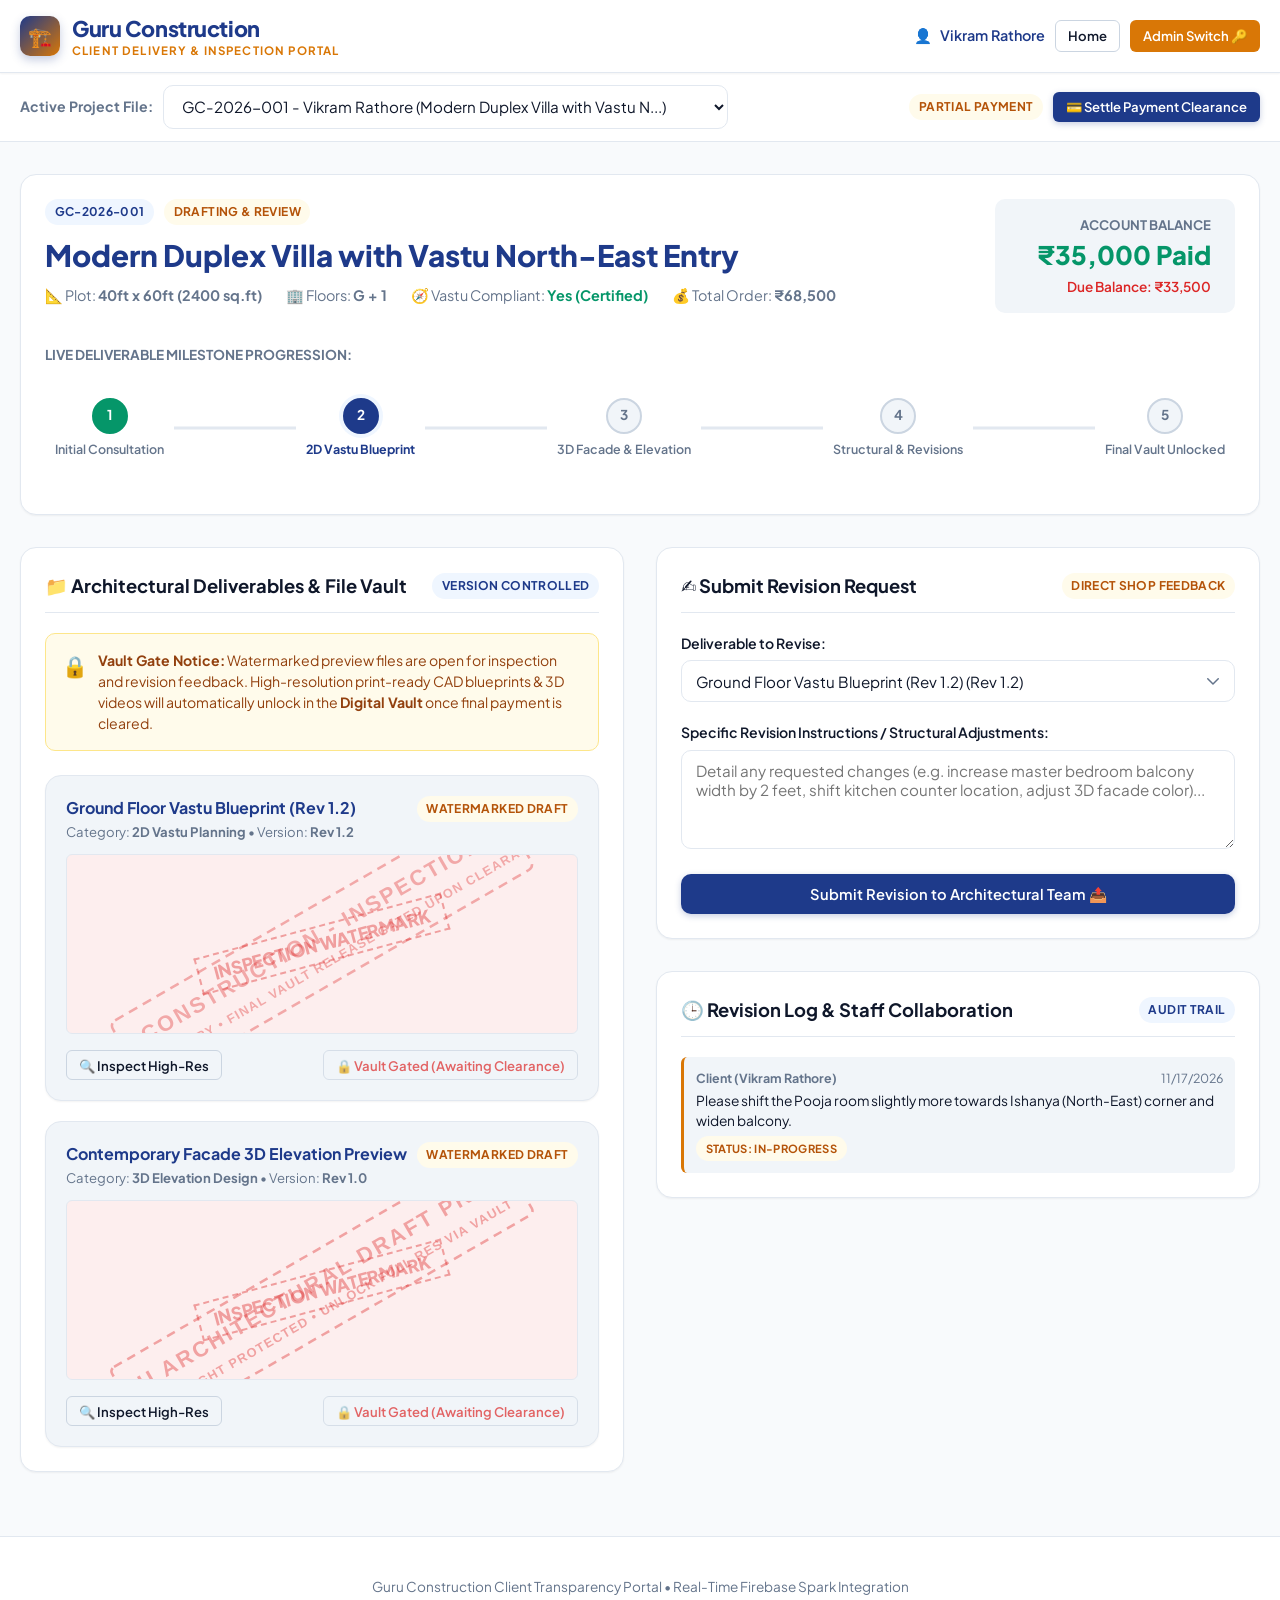
==== client-portal.html @ a7e10a81 "1" ====
<!DOCTYPE html>
<html lang="en">
<head>
  <meta charset="UTF-8">
  <meta name="viewport" content="width=device-width, initial-scale=1.0">
  <title>Client Delivery Portal &amp; File Vault | Guru Construction</title>
  <link rel="preconnect" href="https://fonts.googleapis.com">
  <link rel="preconnect" href="https://fonts.gstatic.com" crossorigin>
  <link href="https://fonts.googleapis.com/css2?family=Plus+Jakarta+Sans:wght@400;500;600;700;800&display=swap" rel="stylesheet">
  <link rel="stylesheet" href="css/style.css">
</head>
<body>

  <!-- Top Navigation -->
  <header class="navbar">
    <div class="container nav-container">
      <a href="index.html" class="brand-logo">
        <div class="brand-badge">🏗️</div>
        <div>
          <span>Guru Construction</span>
          <span class="brand-tag">Client Delivery &amp; Inspection Portal</span>
        </div>
      </a>

      <div class="nav-actions">
        <div id="user-badge-display" style="font-size: 0.9rem; font-weight: 600; color: var(--primary); display: flex; align-items: center; gap: 8px;">
          👤 <span id="client-name-display">Vikram Rathore</span>
        </div>
        <a href="index.html" class="btn btn-outline btn-sm">Home</a>
        <a href="admin.html" class="btn btn-secondary btn-sm">Admin Switch 🔑</a>
      </div>
    </div>
  </header>

  <!-- Project Selector Banner for Multi-Project Clients -->
  <div style="background: var(--bg-card); border-bottom: 1px solid var(--border); padding: 0.75rem 0;">
    <div class="container" style="display: flex; justify-content: space-between; align-items: center; flex-wrap: wrap; gap: 10px;">
      <div style="display: flex; align-items: center; gap: 10px;">
        <label style="font-weight: 700; font-size: 0.88rem; color: var(--text-muted);">Active Project File:</label>
        <select id="project-selector" class="form-control" style="width: auto; min-width: 280px;" onchange="loadSelectedProject(this.value)">
          <!-- Populated by JS -->
        </select>
      </div>

      <div style="display: flex; gap: 10px; align-items: center;">
        <span id="portal-payment-badge" class="badge badge-warning">Partial Payment</span>
        <button class="btn btn-primary btn-sm" onclick="triggerClientPayment()">💳 Settle Payment Clearance</button>
      </div>
    </div>
  </div>

  <main class="container" style="padding: 2rem 1.25rem 4rem;">
    <!-- Active Project Overview Hero Card -->
    <div class="card" style="margin-bottom: 2rem;">
      <div style="display: flex; justify-content: space-between; align-items: flex-start; flex-wrap: wrap; gap: 1rem;">
        <div>
          <div style="display: flex; align-items: center; gap: 10px; margin-bottom: 0.5rem;">
            <span id="proj-id-badge" class="badge badge-primary">GC-2026-001</span>
            <span id="proj-status-badge" class="badge badge-warning">Drafting &amp; Review</span>
          </div>
          <h2 id="proj-title" style="font-size: 1.85rem; font-weight: 800; color: var(--primary);">
            Modern Duplex Villa with Vastu North-East Entry
          </h2>
          <div style="display: flex; gap: 1.5rem; margin-top: 0.5rem; color: var(--text-muted); font-size: 0.9rem; flex-wrap: wrap;">
            <span>📐 Plot: <strong id="proj-dims">40ft x 60ft (2,400 sq.ft)</strong></span>
            <span>🏢 Floors: <strong id="proj-floors">G + 1</strong></span>
            <span>🧭 Vastu Compliant: <strong style="color: var(--accent);">Yes (Certified)</strong></span>
            <span>💰 Total Order: <strong id="proj-total-cost">₹68,500</strong></span>
          </div>
        </div>

        <!-- Payment Progress Indicator -->
        <div style="background: var(--bg-subtle); padding: 1rem 1.5rem; border-radius: var(--radius-md); text-align: right; min-width: 240px;">
          <div style="font-size: 0.82rem; color: var(--text-muted); text-transform: uppercase; font-weight: 700;">Account Balance</div>
          <div id="proj-paid-amount" style="font-size: 1.6rem; font-weight: 800; color: var(--accent); margin: 2px 0;">₹35,000 Paid</div>
          <div id="proj-due-amount" style="font-size: 0.85rem; color: var(--danger); font-weight: 600;">Due Balance: ₹33,500</div>
        </div>
      </div>

      <!-- Live 5-Step Project Pipeline Progression -->
      <div style="margin-top: 2rem;">
        <div style="font-size: 0.85rem; font-weight: 700; color: var(--text-muted); text-transform: uppercase;">
          Live Deliverable Milestone Progression:
        </div>
        <div class="stepper" id="portal-stepper">
          <div class="step-item" id="step-1">
            <div class="step-circle">1</div>
            <div class="step-title">Initial Consultation</div>
          </div>
          <div class="step-item" id="step-2">
            <div class="step-circle">2</div>
            <div class="step-title">2D Vastu Blueprint</div>
          </div>
          <div class="step-item" id="step-3">
            <div class="step-circle">3</div>
            <div class="step-title">3D Facade &amp; Elevation</div>
          </div>
          <div class="step-item" id="step-4">
            <div class="step-circle">4</div>
            <div class="step-title">Structural &amp; Revisions</div>
          </div>
          <div class="step-item" id="step-5">
            <div class="step-circle">5</div>
            <div class="step-title">Final Vault Unlocked</div>
          </div>
        </div>
      </div>
    </div>

    <!-- Main 2-Column Workboard: Left Deliverables, Right Feedback & Revisions -->
    <div style="display: grid; grid-template-columns: repeat(auto-fit, minmax(360px, 1fr)); gap: 2rem;">
      
      <!-- Left Column: Iterative Deliverables with Watermarked Previews & Vault Release -->
      <div class="card">
        <div class="card-header">
          <h3 class="card-title">📁 Architectural Deliverables &amp; File Vault</h3>
          <span class="badge badge-primary">Version Controlled</span>
        </div>

        <!-- Alert Notification on Payment Gate -->
        <div id="vault-security-alert" style="background: var(--warning-light); border: 1px solid #fde68a; padding: 1rem; border-radius: var(--radius-md); margin-bottom: 1.5rem; display: flex; gap: 10px;">
          <div style="font-size: 1.3rem;">🔒</div>
          <div style="font-size: 0.88rem; color: #92400e;">
            <strong>Vault Gate Notice:</strong> Watermarked preview files are open for inspection and revision feedback. High-resolution print-ready CAD blueprints &amp; 3D videos will automatically unlock in the <strong>Digital Vault</strong> once final payment is cleared.
          </div>
        </div>

        <div id="deliverables-list" style="display: flex; flex-direction: column; gap: 1.25rem;">
          <!-- Deliverable items injected by JS -->
        </div>
      </div>

      <!-- Right Column: Interactive Revision Request Engine & Project Timeline -->
      <div style="display: flex; flex-direction: column; gap: 2rem;">
        
        <!-- Submit Revision Request Card -->
        <div class="card">
          <div class="card-header">
            <h3 class="card-title">✍️ Submit Revision Request</h3>
            <span class="badge badge-warning">Direct Shop Feedback</span>
          </div>

          <form id="revision-form" onsubmit="submitRevision(event)">
            <div class="form-group">
              <label class="form-label">Deliverable to Revise:</label>
              <select id="rev-target-deliverable" class="form-control form-select" required>
                <!-- Populated by JS -->
              </select>
            </div>
            <div class="form-group">
              <label class="form-label">Specific Revision Instructions / Structural Adjustments:</label>
              <textarea id="rev-notes" class="form-control" rows="4" placeholder="Detail any requested changes (e.g. increase master bedroom balcony width by 2 feet, shift kitchen counter location, adjust 3D facade color)..." required></textarea>
            </div>
            <button type="submit" class="btn btn-primary" style="width: 100%;">
              Submit Revision to Architectural Team 📤
            </button>
          </form>
        </div>

        <!-- Revision History & Audit Trail -->
        <div class="card">
          <div class="card-header">
            <h3 class="card-title">🕒 Revision Log &amp; Staff Collaboration</h3>
            <span class="badge badge-primary">Audit Trail</span>
          </div>
          <div id="revision-history-list" style="display: flex; flex-direction: column; gap: 10px; max-height: 280px; overflow-y: auto;">
            <!-- Rendered by JS -->
          </div>
        </div>

      </div>

    </div>
  </main>

  <!-- Inspection Modal for Viewing Watermarked / Clean Drawings -->
  <div id="preview-modal" class="modal-backdrop">
    <div class="modal-dialog" style="max-width: 850px;">
      <div class="modal-head">
        <h3 id="preview-modal-title" class="card-title">Inspection Preview</h3>
        <button onclick="closePreviewModal()" style="background:none;border:none;font-size:1.4rem;cursor:pointer;">&times;</button>
      </div>
      <div class="modal-body" style="text-align: center; background: #0f172a; padding: 1.5rem;">
        <div id="modal-image-container" class="watermarked-container" style="max-height: 520px; overflow: hidden; border-radius: 6px;">
          <img id="preview-modal-img" src="" alt="Draft Preview" style="width: 100%; object-fit: contain; max-height: 500px;">
        </div>
      </div>
      <div class="modal-footer" style="justify-content: space-between;">
        <span id="preview-modal-badge" class="badge badge-warning">WATERMARKED INSPECTION COPY</span>
        <button class="btn btn-outline" onclick="closePreviewModal()">Close Preview</button>
      </div>
    </div>
  </div>

  <!-- Toast Notification Container -->
  <div id="toast-container"></div>

  <!-- Footer -->
  <footer class="footer">
    <div class="container" style="text-align: center; font-size: 0.85rem; color: var(--text-muted);">
      Guru Construction Client Transparency Portal • Real-Time Firebase Spark Integration
    </div>
  </footer>

  <!-- Scripts -->
  <script src="js/firebase-config.js"></script>
  <script>
    let currentProject = null;

    document.addEventListener('DOMContentLoaded', () => {
      // Check query param for orderId
      const urlParams = new URLSearchParams(window.location.search);
      const queryId = urlParams.get('orderId');

      initProjectSelector(queryId);
    });

    function initProjectSelector(targetId) {
      const select = document.getElementById('project-selector');
      const projects = window.guruStore.getProjects();

      if (projects.length === 0) {
        alert("No projects found in database.");
        return;
      }

      select.innerHTML = projects.map(p => `
        <option value="${p.id}" ${p.id === targetId ? 'selected' : ''}>
          ${p.id} - ${p.clientName} (${p.projectTitle.substring(0, 32)}...)
        </option>
      `).join('');

      const activeId = targetId || projects[0].id;
      loadSelectedProject(activeId);
    }

    function loadSelectedProject(id) {
      currentProject = window.guruStore.getProjectById(id);
      if (!currentProject) return;

      // Update Client Name Badge
      document.getElementById('client-name-display').textContent = currentProject.clientName;
      document.getElementById('proj-id-badge').textContent = currentProject.id;
      document.getElementById('proj-title').textContent = currentProject.projectTitle;
      document.getElementById('proj-dims').textContent = `${currentProject.plotLength}ft x ${currentProject.plotWidth}ft (${currentProject.plotLength * currentProject.plotWidth} sq.ft)`;
      document.getElementById('proj-floors').textContent = `G + ${currentProject.totalFloors - 1}`;
      document.getElementById('proj-total-cost').textContent = `₹${currentProject.totalQuotation.toLocaleString('en-IN')}`;

      // Payment Status UI
      const isPaid = currentProject.paymentStatus === 'Paid';
      const badge = document.getElementById('portal-payment-badge');
      badge.textContent = isPaid ? 'Full Clearance Paid' : currentProject.paymentStatus + ' Payment';
      badge.className = `badge ${isPaid ? 'badge-success' : 'badge-warning'}`;

      document.getElementById('proj-paid-amount').textContent = `₹${currentProject.amountPaid.toLocaleString('en-IN')} Paid`;
      const due = Math.max(0, currentProject.totalQuotation - currentProject.amountPaid);
      document.getElementById('proj-due-amount').textContent = due === 0 ? 'Zero Balance Due' : `Due Balance: ₹${due.toLocaleString('en-IN')}`;

      // Stepper
      updateStepper(currentProject.milestone);

      // Deliverables
      renderDeliverables();

      // Revision dropdown & log
      renderRevisionSection();
    }

    function updateStepper(step) {
      for (let i = 1; i <= 5; i++) {
        const item = document.getElementById(`step-${i}`);
        if (!item) continue;
        item.classList.remove('completed', 'active');
        if (i < step) {
          item.classList.add('completed');
        } else if (i === step) {
          item.classList.add('active');
        }
      }
    }

    function renderDeliverables() {
      const list = document.getElementById('deliverables-list');
      const isPaid = currentProject.paymentStatus === 'Paid';

      // Update Gate Warning
      const alertBox = document.getElementById('vault-security-alert');
      if (isPaid) {
        alertBox.style.background = 'var(--accent-light)';
        alertBox.style.borderColor = '#a7f3d0';
        alertBox.innerHTML = `
          <div style="font-size: 1.3rem;">🔓</div>
          <div style="font-size: 0.88rem; color: #065f46;">
            <strong>Payment Clearance Verified!</strong> Digital Vault unlocked. Unwatermarked, production-ready full resolution CAD and PDF blueprints are available below.
          </div>
        `;
      }

      if (!currentProject.deliverables || currentProject.deliverables.length === 0) {
        list.innerHTML = `<div style="color: var(--text-muted); font-style: italic;">No deliverables uploaded yet by shop staff.</div>`;
        return;
      }

      list.innerHTML = currentProject.deliverables.map(del => `
        <div class="card" style="padding: 1.25rem; border: 1px solid var(--border); background: var(--bg-subtle);">
          <div style="display: flex; justify-content: space-between; align-items: flex-start; margin-bottom: 0.75rem;">
            <div>
              <div style="font-weight: 700; color: var(--primary); font-size: 1rem;">${del.name}</div>
              <div style="font-size: 0.82rem; color: var(--text-muted); margin-top: 2px;">
                Category: <strong>${del.category}</strong> • Version: <strong>Rev ${del.version}</strong>
              </div>
            </div>
            <span class="badge ${isPaid ? 'badge-success' : 'badge-warning'}">
              ${isPaid ? 'Vault Unlocked' : 'Watermarked Draft'}
            </span>
          </div>

          <div style="position: relative; max-height: 180px; overflow: hidden; border-radius: 6px; border: 1px solid var(--border); margin-bottom: 1rem; background: #fff;">
            <img src="${isPaid ? del.finalVaultUrl : del.previewUrl}" alt="Preview" style="width: 100%; object-fit: cover; max-height: 180px;">
            ${!isPaid ? `
              <div style="position: absolute; inset: 0; background: rgba(220, 38, 38, 0.08); display: flex; align-items: center; justify-content: center; pointer-events: none;">
                <div style="color: rgba(220, 38, 38, 0.4); font-weight: 800; transform: rotate(-15deg); border: 2px dashed rgba(220, 38, 38, 0.4); padding: 4px 14px; font-size: 1.1rem;">
                  INSPECTION WATERMARK
                </div>
              </div>
            ` : ''}
          </div>

          <div style="display: flex; justify-content: space-between; align-items: center; gap: 8px;">
            <button class="btn btn-outline btn-sm" onclick="openPreviewModal('${del.name}', '${isPaid ? del.finalVaultUrl : del.previewUrl}', ${!isPaid})">
              🔍 Inspect High-Res
            </button>

            ${isPaid ? `
              <a href="${del.finalVaultUrl}" download="${del.name}.svg" class="btn btn-success btn-sm">
                ⬇️ Download Clean CAD / Vault File
              </a>
            ` : `
              <button class="btn btn-outline btn-sm" disabled style="cursor: not-allowed; opacity: 0.7; color: var(--danger);">
                🔒 Vault Gated (Awaiting Clearance)
              </button>
            `}
          </div>
        </div>
      `).join('');
    }

    function renderRevisionSection() {
      const select = document.getElementById('rev-target-deliverable');
      const hist = document.getElementById('revision-history-list');

      if (currentProject.deliverables && currentProject.deliverables.length > 0) {
        select.innerHTML = currentProject.deliverables.map(d => `<option value="${d.name}">${d.name} (Rev ${d.version})</option>`).join('');
      } else {
        select.innerHTML = `<option value="General">Entire Floor Plan &amp; Elevation</option>`;
      }

      if (!currentProject.revisions || currentProject.revisions.length === 0) {
        hist.innerHTML = `<div style="color: var(--text-muted); font-size: 0.85rem; font-style: italic;">No revision requests logged yet.</div>`;
      } else {
        hist.innerHTML = currentProject.revisions.map(r => `
          <div style="padding: 0.75rem; border-radius: var(--radius-sm); background: var(--bg-subtle); border-left: 3px solid var(--secondary);">
            <div style="display: flex; justify-content: space-between; font-size: 0.78rem; color: var(--text-muted); margin-bottom: 3px;">
              <strong>${r.author}</strong>
              <span>${new Date(r.date).toLocaleDateString()}</span>
            </div>
            <div style="font-size: 0.86rem; color: var(--text-main);">${r.notes}</div>
            <div style="margin-top: 4px;">
              <span class="badge ${r.status === 'Completed' ? 'badge-success' : 'badge-warning'}" style="font-size: 0.7rem;">
                Status: ${r.status}
              </span>
            </div>
          </div>
        `).join('');
      }
    }

    function submitRevision(e) {
      e.preventDefault();
      const target = document.getElementById('rev-target-deliverable').value;
      const notes = document.getElementById('rev-notes').value.trim();

      if (!notes) return;

      const newRev = {
        id: "REV-" + Date.now(),
        date: new Date().toISOString(),
        author: `Client (${currentProject.clientName})`,
        notes: `[${target}] ${notes}`,
        status: "In-Progress"
      };

      if (!currentProject.revisions) currentProject.revisions = [];
      currentProject.revisions.unshift(newRev);
      currentProject.status = "Review & Drafting";

      // Save to store
      window.guruStore.saveProject(currentProject);
      window.guruStore.addNotification(
        "Client Revision Request",
        `${currentProject.clientName} submitted a revision request for ${target} on ${currentProject.id}.`,
        "staff"
      );

      document.getElementById('rev-notes').value = "";
      renderRevisionSection();
      window.showToast("Revision Submitted", "Architectural drafting team notified.", "success");
    }

    function triggerClientPayment() {
      const due = currentProject.totalQuotation - currentProject.amountPaid;
      if (due <= 0) {
        window.showToast("Account Settled", "Full payment has already been cleared for this project.", "info");
        return;
      }

      if (confirm(`Simulate payment clearance of remaining ₹${due.toLocaleString('en-IN')} balance via Shop Gateway?`)) {
        currentProject.amountPaid = currentProject.totalQuotation;
        currentProject.paymentStatus = "Paid";
        currentProject.milestone = 5;
        currentProject.status = "Completed";

        window.guruStore.saveProject(currentProject);
        window.guruStore.addNotification(
          "Payment Cleared",
          `Client settled full clearance of ₹${due.toLocaleString('en-IN')}. Vault unlocked!`,
          "both"
        );

        loadSelectedProject(currentProject.id);
        window.showToast("Payment Cleared!", "Digital Vault unlocked. Clean CAD files are now available.", "success");
      }
    }

    function openPreviewModal(title, imgUrl, isWatermarked) {
      document.getElementById('preview-modal-title').textContent = title;
      document.getElementById('preview-modal-img').src = imgUrl;

      const badge = document.getElementById('preview-modal-badge');
      if (isWatermarked) {
        badge.textContent = "INSPECTION DRAFT (WATERMARKED)";
        badge.className = "badge badge-warning";
      } else {
        badge.textContent = "FINAL VAULT APPROVED (PRODUCTION READY)";
        badge.className = "badge badge-success";
      }

      document.getElementById('preview-modal').classList.add('show');
    }

    function closePreviewModal() {
      document.getElementById('preview-modal').classList.remove('show');
    }
  </script>
</body>
</html>
---- css/style.css ----
/* ==========================================================================
   Guru Construction - Modern, Clean & Enterprise-Grade Responsive Stylesheet
   Tailored for Shop Counters, Tablets, Mobile Phones & Desktop Browsers
   ========================================================================== */

:root {
  /* Brand Color Palette */
  --primary: #1e3a8a;          /* Royal Architectural Navy */
  --primary-hover: #172554;
  --primary-light: #eff6ff;
  --secondary: #d97706;        /* Construction Warm Amber */
  --secondary-hover: #b45309;
  --accent: #059669;           /* Emerald Approval / Vastu Green */
  --accent-light: #ecfdf5;
  --danger: #dc2626;
  --danger-light: #fef2f2;
  --warning: #f59e0b;
  --warning-light: #fffbeb;
  --info: #0284c7;

  /* Neutral Backgrounds & Cards */
  --bg-body: #f8fafc;          /* Ultra clean subtle light grey-blue */
  --bg-card: #ffffff;
  --bg-subtle: #f1f5f9;
  --bg-glass: rgba(255, 255, 255, 0.95);

  /* Typography & Lines */
  --text-main: #0f172a;        /* Deep slate text */
  --text-muted: #64748b;       /* Subtle muted grey */
  --text-light: #94a3b8;
  --border: #e2e8f0;
  --border-strong: #cbd5e1;

  /* Shadows & Elevation */
  --shadow-sm: 0 1px 2px 0 rgb(0 0 0 / 0.05);
  --shadow-md: 0 4px 6px -1px rgb(0 0 0 / 0.1), 0 2px 4px -2px rgb(0 0 0 / 0.1);
  --shadow-lg: 0 10px 15px -3px rgb(0 0 0 / 0.1), 0 4px 6px -4px rgb(0 0 0 / 0.1);
  --shadow-xl: 0 20px 25px -5px rgb(0 0 0 / 0.1), 0 8px 10px -6px rgb(0 0 0 / 0.1);

  /* Geometry & Radius */
  --radius-sm: 6px;
  --radius-md: 10px;
  --radius-lg: 16px;
  --radius-full: 9999px;

  /* Standard Transitions */
  --transition: all 0.2s cubic-bezier(0.4, 0, 0.2, 1);
}

/* Reset and Base Setup */
*, *::before, *::after {
  box-sizing: border-box;
  margin: 0;
  padding: 0;
}

body {
  font-family: 'Plus Jakarta Sans', system-ui, -apple-system, BlinkMacSystemFont, 'Segoe UI', Roboto, sans-serif;
  background-color: var(--bg-body);
  color: var(--text-main);
  line-height: 1.5;
  font-size: 15px;
  -webkit-font-smoothing: antialiased;
  min-height: 100vh;
  display: flex;
  flex-direction: column;
}

a {
  color: var(--primary);
  text-decoration: none;
  transition: var(--transition);
}
a:hover {
  color: var(--secondary);
}

img {
  max-width: 100%;
  height: auto;
}

button, input, select, textarea {
  font-family: inherit;
  font-size: inherit;
}

/* --------------------------------------------------------------------------
   Layout & Container Grid
   -------------------------------------------------------------------------- */
.container {
  width: 100%;
  max-width: 1320px;
  margin: 0 auto;
  padding: 0 1.25rem;
}

/* Header & Navbar */
.navbar {
  position: sticky;
  top: 0;
  z-index: 1000;
  background: var(--bg-glass);
  backdrop-filter: blur(12px);
  border-bottom: 1px solid var(--border);
  box-shadow: var(--shadow-sm);
}

.nav-container {
  display: flex;
  align-items: center;
  justify-content: space-between;
  height: 72px;
}

.brand-logo {
  display: flex;
  align-items: center;
  gap: 12px;
  font-size: 1.35rem;
  font-weight: 800;
  color: var(--primary);
  letter-spacing: -0.02em;
}

.brand-badge {
  background: linear-gradient(135deg, var(--primary), var(--secondary));
  color: white;
  width: 40px;
  height: 40px;
  display: flex;
  align-items: center;
  justify-content: center;
  border-radius: var(--radius-md);
  box-shadow: 0 4px 10px rgba(30, 58, 138, 0.25);
  font-size: 1.2rem;
}

.brand-tag {
  font-size: 0.72rem;
  text-transform: uppercase;
  letter-spacing: 0.1em;
  color: var(--secondary);
  display: block;
  font-weight: 700;
  margin-top: -3px;
}

.nav-links {
  display: flex;
  align-items: center;
  gap: 1.75rem;
  list-style: none;
}

.nav-link {
  color: var(--text-muted);
  font-weight: 600;
  font-size: 0.95rem;
  display: flex;
  align-items: center;
  gap: 6px;
  padding: 6px 12px;
  border-radius: var(--radius-sm);
  transition: var(--transition);
}

.nav-link:hover, .nav-link.active {
  color: var(--primary);
  background-color: var(--primary-light);
}

.nav-actions {
  display: flex;
  align-items: center;
  gap: 10px;
}

/* Buttons */
.btn {
  display: inline-flex;
  align-items: center;
  justify-content: center;
  gap: 8px;
  padding: 0.6rem 1.25rem;
  font-weight: 600;
  border-radius: var(--radius-md);
  border: 1px solid transparent;
  cursor: pointer;
  transition: var(--transition);
  font-size: 0.92rem;
  white-space: nowrap;
}

.btn-primary {
  background-color: var(--primary);
  color: #ffffff;
  box-shadow: 0 2px 6px rgba(30, 58, 138, 0.25);
}
.btn-primary:hover {
  background-color: var(--primary-hover);
  color: #fff;
  transform: translateY(-1px);
}

.btn-secondary {
  background-color: var(--secondary);
  color: #ffffff;
}
.btn-secondary:hover {
  background-color: var(--secondary-hover);
  color: #fff;
}

.btn-outline {
  border-color: var(--border-strong);
  color: var(--text-main);
  background-color: transparent;
}
.btn-outline:hover {
  background-color: var(--bg-subtle);
  border-color: var(--text-muted);
}

.btn-sm {
  padding: 0.35rem 0.75rem;
  font-size: 0.82rem;
  border-radius: var(--radius-sm);
}

.btn-lg {
  padding: 0.85rem 1.75rem;
  font-size: 1.05rem;
  border-radius: var(--radius-lg);
}

.btn-success {
  background-color: var(--accent);
  color: #ffffff;
}
.btn-success:hover {
  background-color: #047857;
}

/* Badges & Tags */
.badge {
  display: inline-flex;
  align-items: center;
  gap: 4px;
  padding: 0.25rem 0.6rem;
  border-radius: var(--radius-full);
  font-size: 0.75rem;
  font-weight: 700;
  text-transform: uppercase;
  letter-spacing: 0.03em;
}
.badge-primary { background: var(--primary-light); color: var(--primary); }
.badge-warning { background: var(--warning-light); color: var(--secondary-hover); }
.badge-success { background: var(--accent-light); color: var(--accent); }
.badge-danger { background: var(--danger-light); color: var(--danger); }

/* Card System */
.card {
  background: var(--bg-card);
  border: 1px solid var(--border);
  border-radius: var(--radius-lg);
  padding: 1.5rem;
  box-shadow: var(--shadow-sm);
  transition: var(--transition);
}

.card:hover {
  box-shadow: var(--shadow-md);
  border-color: var(--border-strong);
}

.card-header {
  display: flex;
  align-items: center;
  justify-content: space-between;
  margin-bottom: 1.25rem;
  padding-bottom: 0.75rem;
  border-bottom: 1px solid var(--border);
}

.card-title {
  font-size: 1.15rem;
  font-weight: 700;
  color: var(--text-main);
  display: flex;
  align-items: center;
  gap: 8px;
}

/* Form Styles */
.form-group {
  margin-bottom: 1.25rem;
}

.form-label {
  display: block;
  font-size: 0.88rem;
  font-weight: 600;
  margin-bottom: 0.4rem;
  color: var(--text-main);
}

.form-control {
  width: 100%;
  padding: 0.65rem 0.9rem;
  font-size: 0.95rem;
  background-color: #fff;
  border: 1px solid var(--border);
  border-radius: var(--radius-md);
  color: var(--text-main);
  transition: var(--transition);
}

.form-control:focus {
  outline: none;
  border-color: var(--primary);
  box-shadow: 0 0 0 3px rgba(30, 58, 138, 0.15);
}

.form-select {
  appearance: none;
  background-image: url("data:image/svg+xml,%3Csvg xmlns='http://www.w3.org/2000/svg' fill='none' viewBox='0 0 24 24' stroke='%2364748b'%3E%3Cpath stroke-linecap='round' stroke-linejoin='round' stroke-width='2' d='M19 9l-7 7-7-7'%3E%3C/path%3E%3C/svg%3E");
  background-repeat: no-repeat;
  background-position: right 0.75rem center;
  background-size: 1.2em;
  padding-right: 2.5rem;
}

/* Watermark Overlay for Client Drafts */
.watermarked-container {
  position: relative;
  overflow: hidden;
}

.watermark-overlay {
  position: absolute;
  top: 0;
  left: 0;
  width: 100%;
  height: 100%;
  display: flex;
  align-items: center;
  justify-content: center;
  pointer-events: none;
  background: repeating-linear-gradient(
    -45deg,
    rgba(217, 119, 6, 0.05),
    rgba(217, 119, 6, 0.05) 50px,
    rgba(30, 58, 138, 0.08) 50px,
    rgba(30, 58, 138, 0.08) 100px
  );
  z-index: 10;
}

.watermark-text {
  font-size: 2.2rem;
  font-weight: 900;
  text-transform: uppercase;
  color: rgba(220, 38, 38, 0.28);
  transform: rotate(-30deg);
  border: 4px dashed rgba(220, 38, 38, 0.35);
  padding: 10px 30px;
  border-radius: var(--radius-md);
  user-select: none;
  letter-spacing: 0.1em;
}

/* Milestone Stepper */
.stepper {
  display: flex;
  align-items: center;
  justify-content: space-between;
  position: relative;
  margin: 2rem 0;
}

.stepper::before {
  content: '';
  position: absolute;
  top: 50%;
  left: 0;
  right: 0;
  height: 3px;
  background: var(--border);
  z-index: 1;
  transform: translateY(-50%);
}

.step-item {
  position: relative;
  z-index: 2;
  display: flex;
  flex-direction: column;
  align-items: center;
  gap: 6px;
  background: var(--bg-card);
  padding: 0 10px;
}

.step-circle {
  width: 36px;
  height: 36px;
  border-radius: var(--radius-full);
  background: var(--bg-subtle);
  border: 2px solid var(--border-strong);
  color: var(--text-muted);
  display: flex;
  align-items: center;
  justify-content: center;
  font-weight: 700;
  font-size: 0.85rem;
  transition: var(--transition);
}

.step-item.completed .step-circle {
  background: var(--accent);
  border-color: var(--accent);
  color: #fff;
}

.step-item.active .step-circle {
  background: var(--primary);
  border-color: var(--primary);
  color: #fff;
  box-shadow: 0 0 0 4px var(--primary-light);
}

.step-title {
  font-size: 0.78rem;
  font-weight: 600;
  color: var(--text-muted);
  text-align: center;
}

.step-item.active .step-title {
  color: var(--primary);
  font-weight: 700;
}

/* Modals */
.modal-backdrop {
  position: fixed;
  inset: 0;
  background: rgba(15, 23, 42, 0.6);
  backdrop-filter: blur(4px);
  display: none;
  align-items: center;
  justify-content: center;
  z-index: 2000;
  padding: 1rem;
}

.modal-backdrop.show {
  display: flex;
}

.modal-dialog {
  background: var(--bg-card);
  border-radius: var(--radius-lg);
  width: 100%;
  max-width: 650px;
  max-height: 90vh;
  overflow-y: auto;
  box-shadow: var(--shadow-xl);
  border: 1px solid var(--border);
  animation: modalIn 0.25s ease-out;
}

@keyframes modalIn {
  from { opacity: 0; transform: translateY(15px) scale(0.98); }
  to { opacity: 1; transform: translateY(0) scale(1); }
}

.modal-head {
  padding: 1.25rem 1.5rem;
  border-bottom: 1px solid var(--border);
  display: flex;
  align-items: center;
  justify-content: space-between;
}

.modal-body {
  padding: 1.5rem;
}

.modal-footer {
  padding: 1rem 1.5rem;
  border-top: 1px solid var(--border);
  display: flex;
  align-items: center;
  justify-content: flex-end;
  gap: 10px;
  background: var(--bg-subtle);
  border-bottom-left-radius: var(--radius-lg);
  border-bottom-right-radius: var(--radius-lg);
}

/* Toast Notifications */
#toast-container {
  position: fixed;
  bottom: 24px;
  right: 24px;
  z-index: 3000;
  display: flex;
  flex-direction: column;
  gap: 10px;
  pointer-events: none;
}

.toast {
  pointer-events: auto;
  min-width: 280px;
  max-width: 380px;
  background: #fff;
  border-radius: var(--radius-md);
  padding: 1rem 1.25rem;
  box-shadow: var(--shadow-lg);
  border-left: 5px solid var(--primary);
  display: flex;
  align-items: flex-start;
  gap: 12px;
  animation: toastIn 0.3s ease;
}

.toast.toast-success { border-left-color: var(--accent); }
.toast.toast-danger { border-left-color: var(--danger); }
.toast.toast-warning { border-left-color: var(--warning); }

@keyframes toastIn {
  from { opacity: 0; transform: translateX(30px); }
  to { opacity: 1; transform: translateX(0); }
}

/* Canvas Viewports for 2D & 3D Studio */
.studio-viewport {
  position: relative;
  width: 100%;
  height: 520px;
  background: #1e293b;
  border-radius: var(--radius-md);
  overflow: hidden;
  box-shadow: inset 0 2px 4px rgba(0,0,0,0.3);
}

.studio-toolbar {
  position: absolute;
  top: 15px;
  left: 15px;
  z-index: 20;
  background: rgba(255, 255, 255, 0.95);
  backdrop-filter: blur(8px);
  padding: 8px;
  border-radius: var(--radius-md);
  box-shadow: var(--shadow-md);
  display: flex;
  gap: 6px;
}

.studio-compass {
  position: absolute;
  top: 15px;
  right: 15px;
  z-index: 20;
  width: 65px;
  height: 65px;
  border-radius: var(--radius-full);
  background: rgba(255, 255, 255, 0.9);
  box-shadow: var(--shadow-md);
  display: flex;
  align-items: center;
  justify-content: center;
  font-weight: 800;
  color: var(--primary);
  font-size: 0.8rem;
  border: 2px solid var(--secondary);
}

/* Responsive Table */
.table-responsive {
  width: 100%;
  overflow-x: auto;
  border-radius: var(--radius-md);
  border: 1px solid var(--border);
}

.table {
  width: 100%;
  border-collapse: collapse;
  text-align: left;
  font-size: 0.9rem;
}

.table th {
  background: var(--bg-subtle);
  padding: 0.75rem 1rem;
  font-weight: 700;
  color: var(--text-muted);
  border-bottom: 1px solid var(--border);
}

.table td {
  padding: 0.85rem 1rem;
  border-bottom: 1px solid var(--border);
  vertical-align: middle;
}

.table tr:last-child td {
  border-bottom: none;
}

.table tr:hover td {
  background: rgba(248, 250, 252, 0.8);
}

/* Footer */
.footer {
  margin-top: auto;
  background: #ffffff;
  border-top: 1px solid var(--border);
  padding: 2.5rem 0 1.5rem;
  color: var(--text-muted);
  font-size: 0.9rem;
}

/* Mobile Media Queries */
@media (max-width: 991px) {
  .nav-links {
    display: none; /* Can toggle via mobile drawer */
  }
  .stepper {
    flex-wrap: wrap;
    gap: 15px;
  }
  .stepper::before {
    display: none;
  }
  .studio-viewport {
    height: 380px;
  }
}
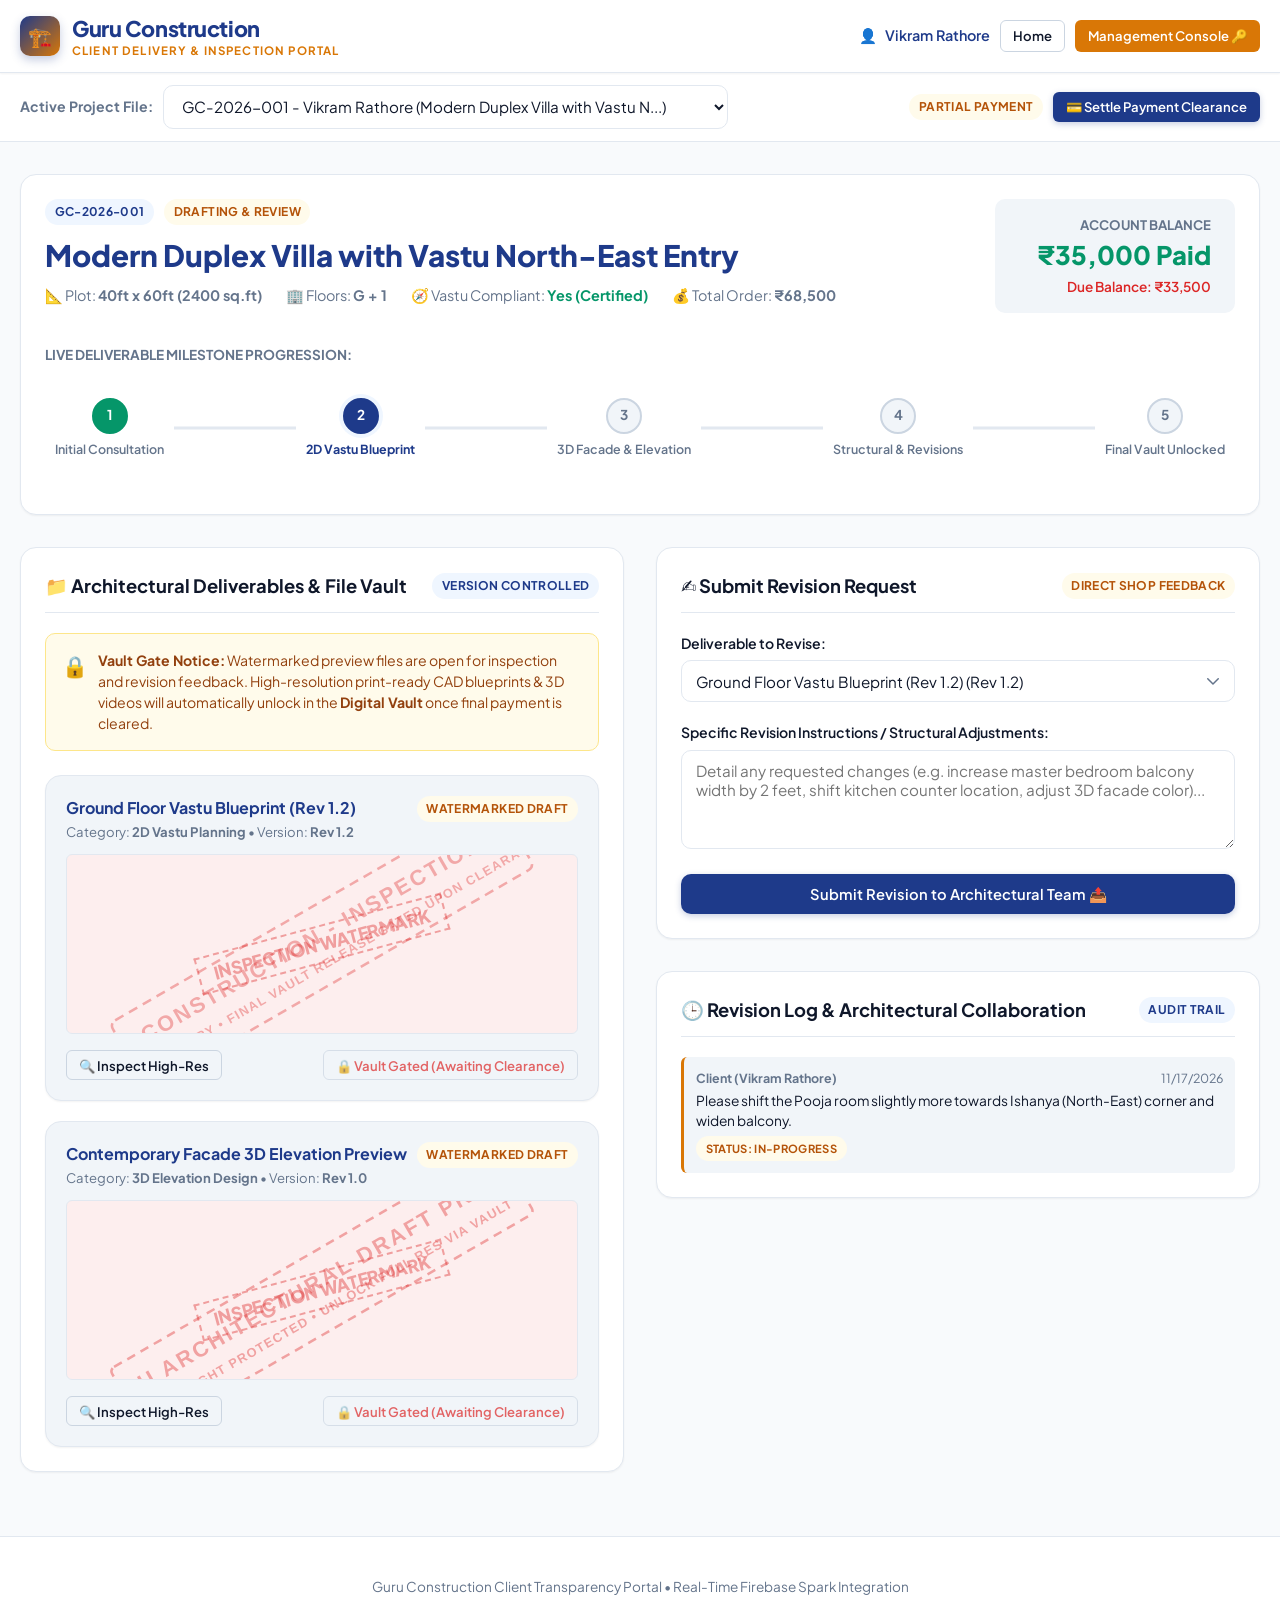
==== commit 074d7041: "Overhaul platform: collapsible sidebar, centralized dashboard, prompt-driven 2D-3D sync, external in" ====
--- a/client-portal.html
+++ b/client-portal.html
@@ -27,7 +27,7 @@
           👤 <span id="client-name-display">Vikram Rathore</span>
         </div>
         <a href="index.html" class="btn btn-outline btn-sm">Home</a>
-        <a href="admin.html" class="btn btn-secondary btn-sm">Admin Switch 🔑</a>
+        <a href="index.html" class="btn btn-secondary btn-sm">Management Console 🔑</a>
       </div>
     </div>
   </header>
@@ -160,7 +160,7 @@
         <!-- Revision History & Audit Trail -->
         <div class="card">
           <div class="card-header">
-            <h3 class="card-title">🕒 Revision Log &amp; Staff Collaboration</h3>
+            <h3 class="card-title">🕒 Revision Log &amp; Architectural Collaboration</h3>
             <span class="badge badge-primary">Audit Trail</span>
           </div>
           <div id="revision-history-list" style="display: flex; flex-direction: column; gap: 10px; max-height: 280px; overflow-y: auto;">
@@ -297,7 +297,7 @@
       }
 
       if (!currentProject.deliverables || currentProject.deliverables.length === 0) {
-        list.innerHTML = `<div style="color: var(--text-muted); font-style: italic;">No deliverables uploaded yet by shop staff.</div>`;
+        list.innerHTML = `<div style="color: var(--text-muted); font-style: italic;">No deliverables published yet to client vault.</div>`;
         return;
       }
 
@@ -399,7 +399,7 @@
       window.guruStore.addNotification(
         "Client Revision Request",
         `${currentProject.clientName} submitted a revision request for ${target} on ${currentProject.id}.`,
-        "staff"
+        "architect"
       );
 
       document.getElementById('rev-notes').value = "";
